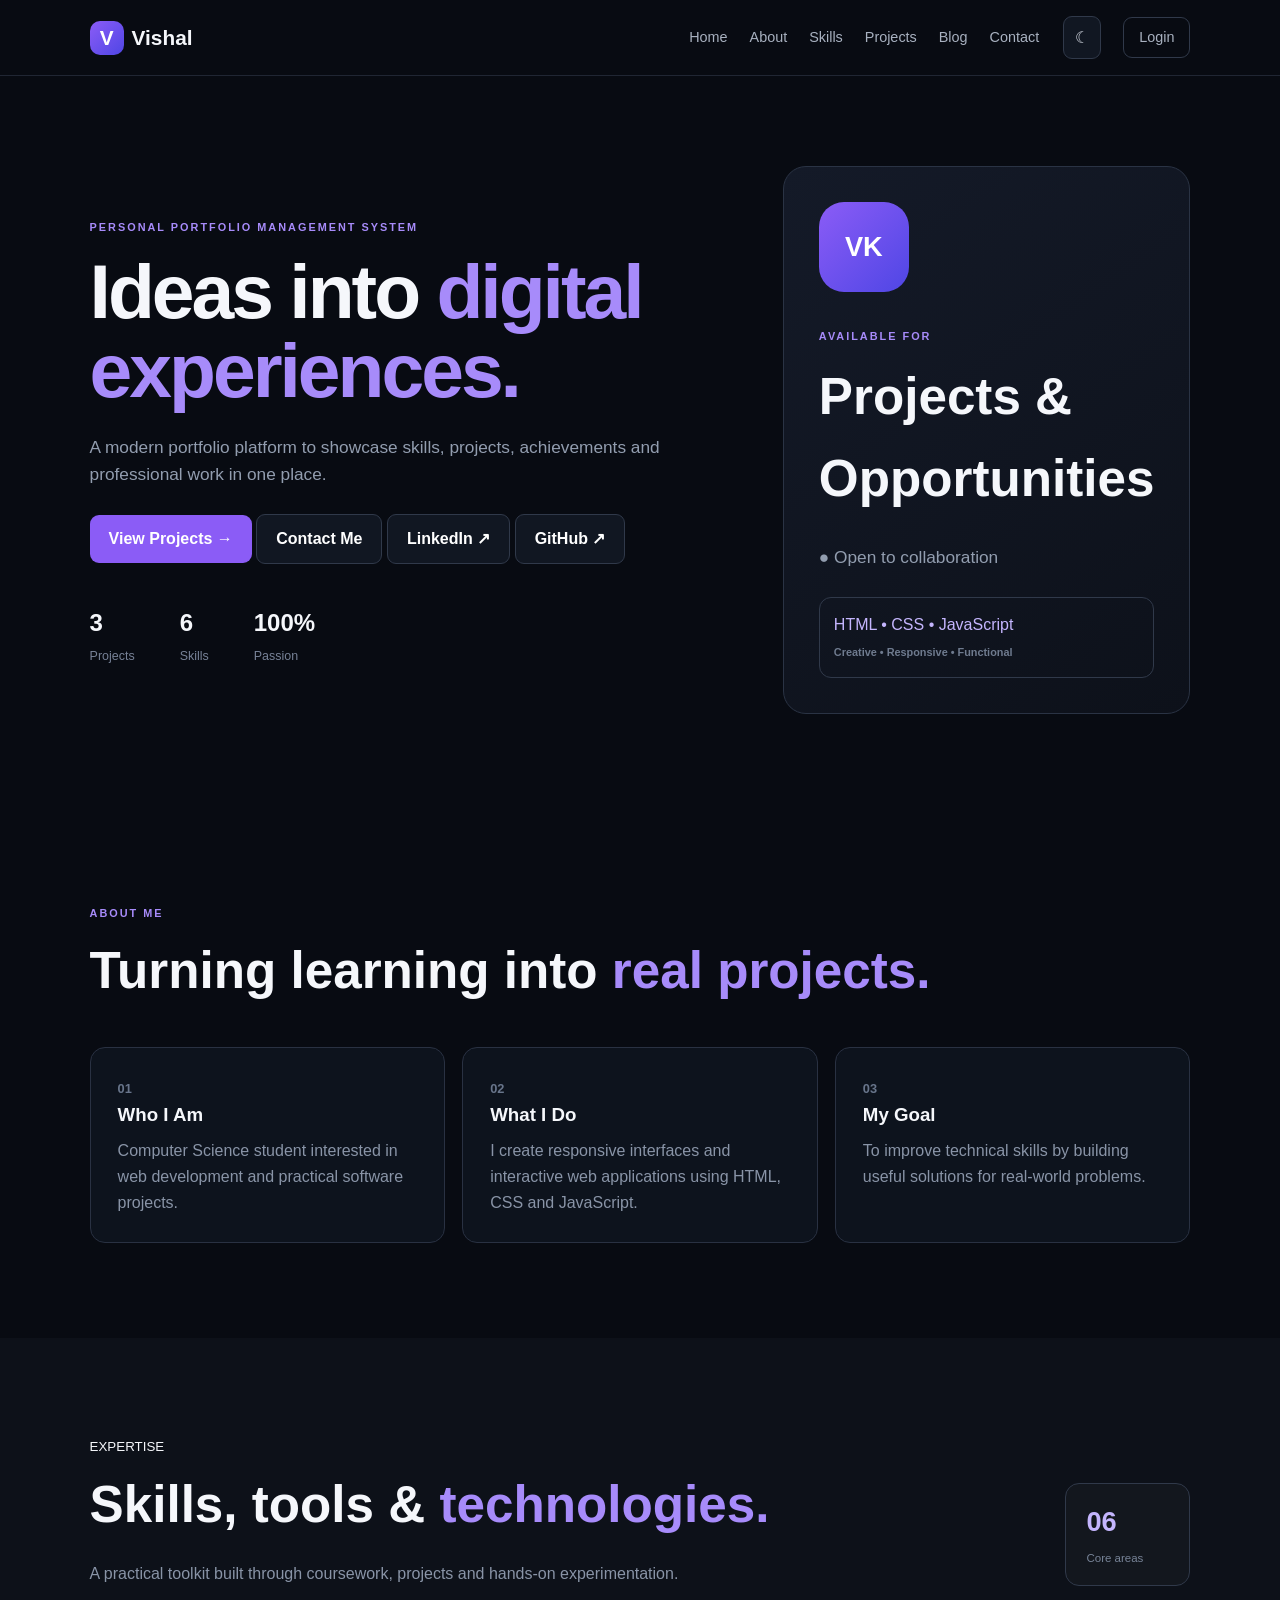
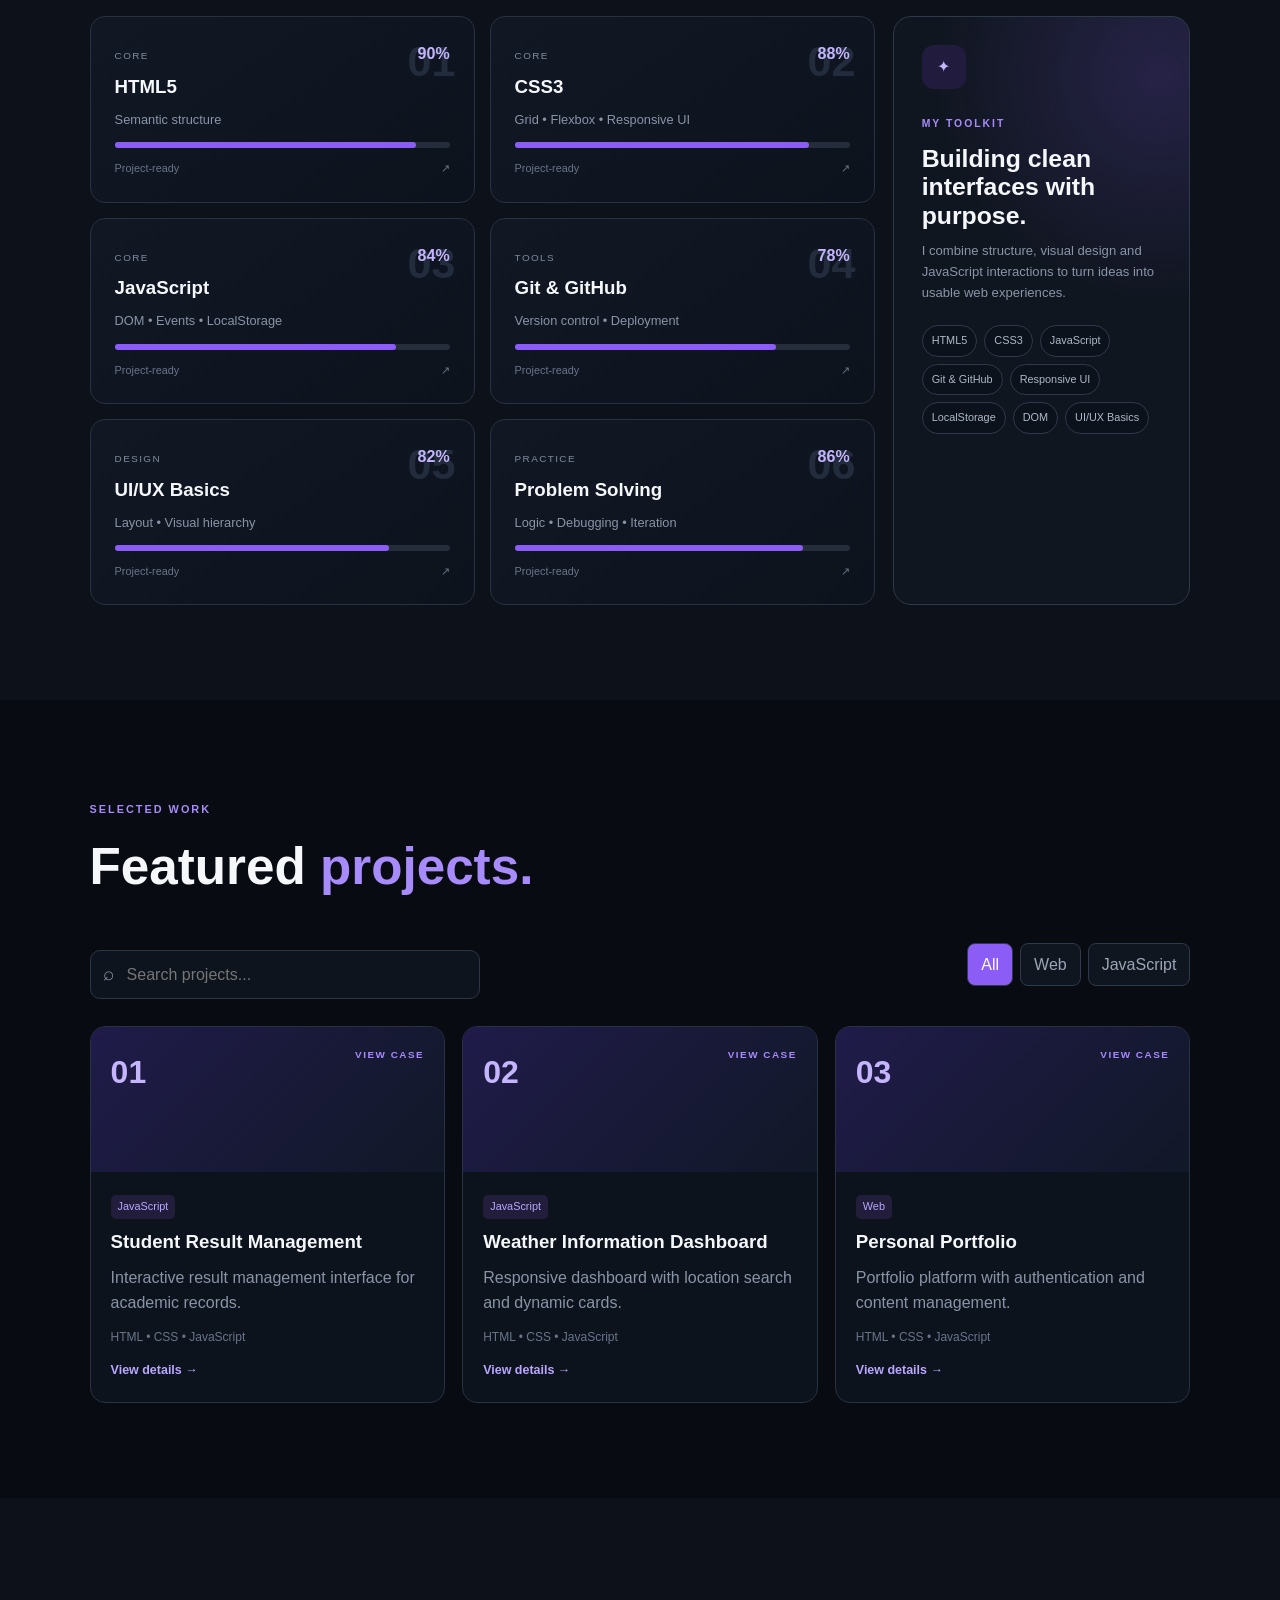
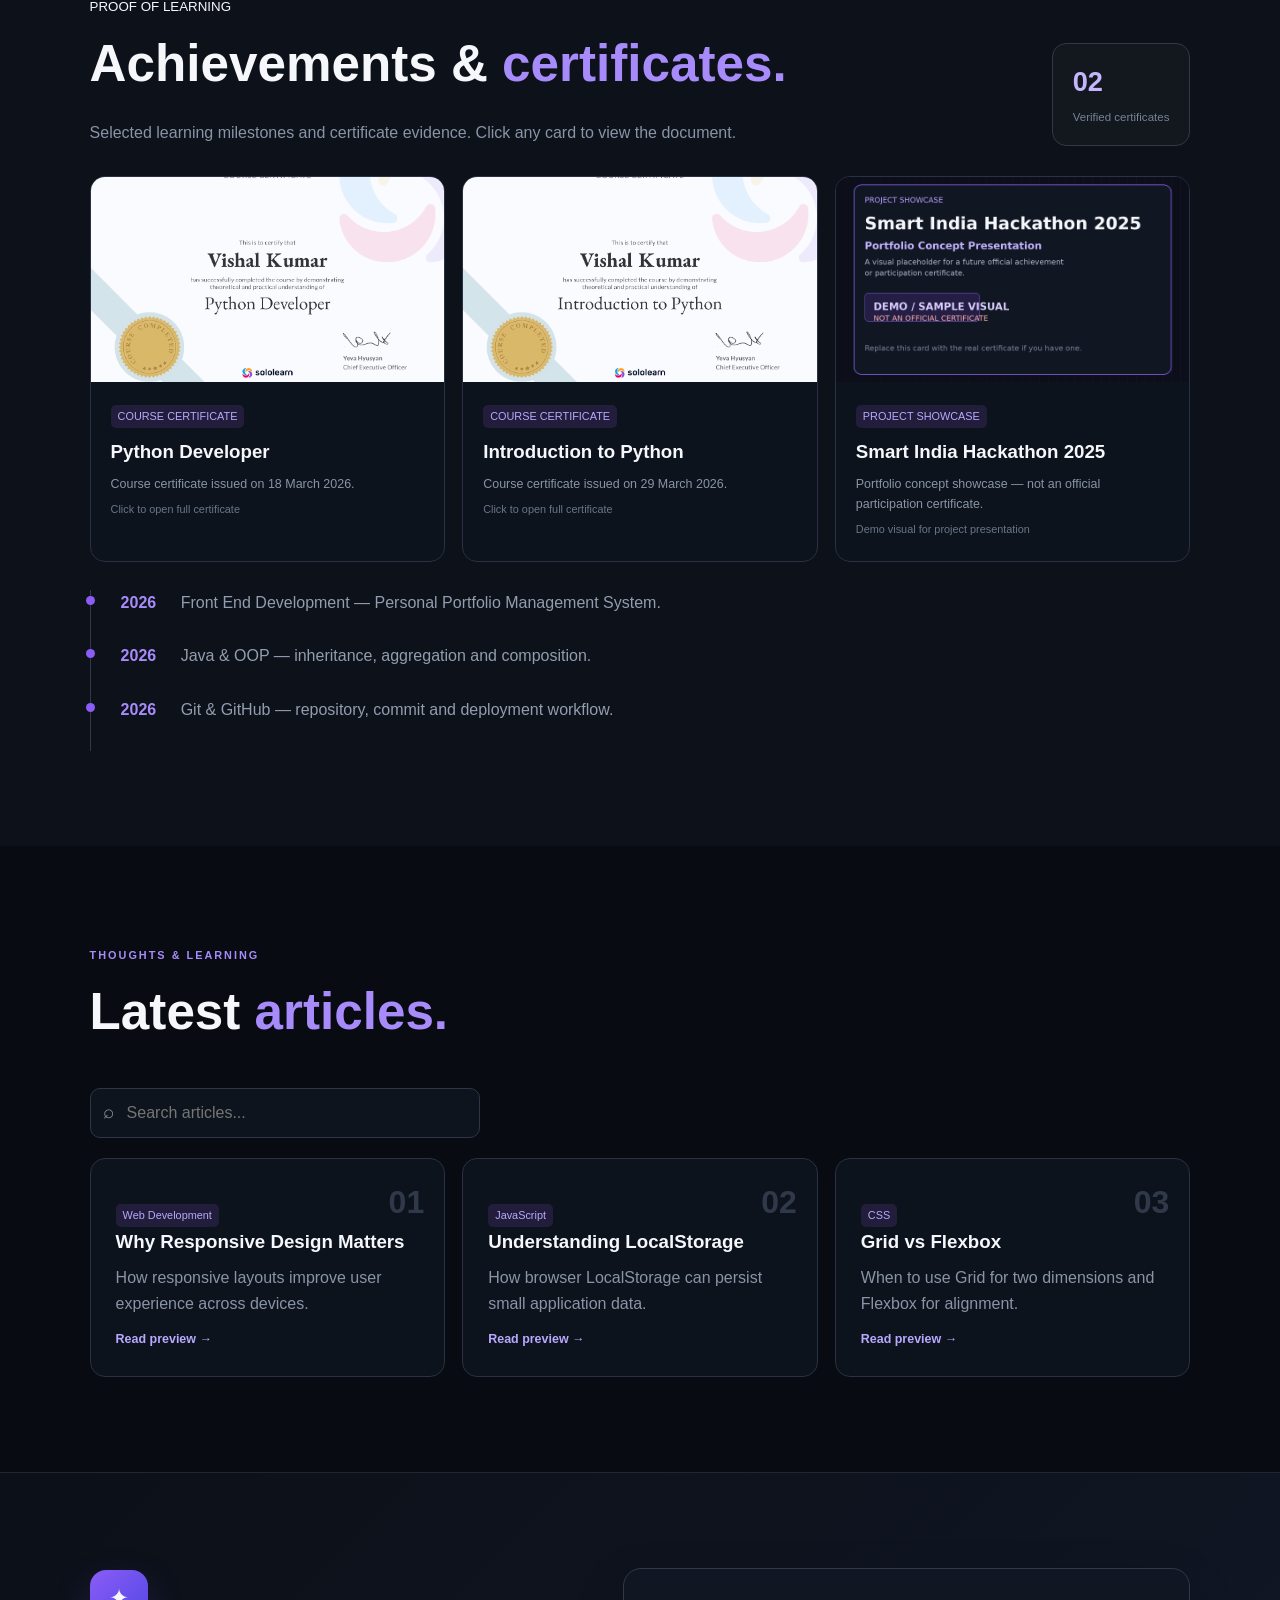
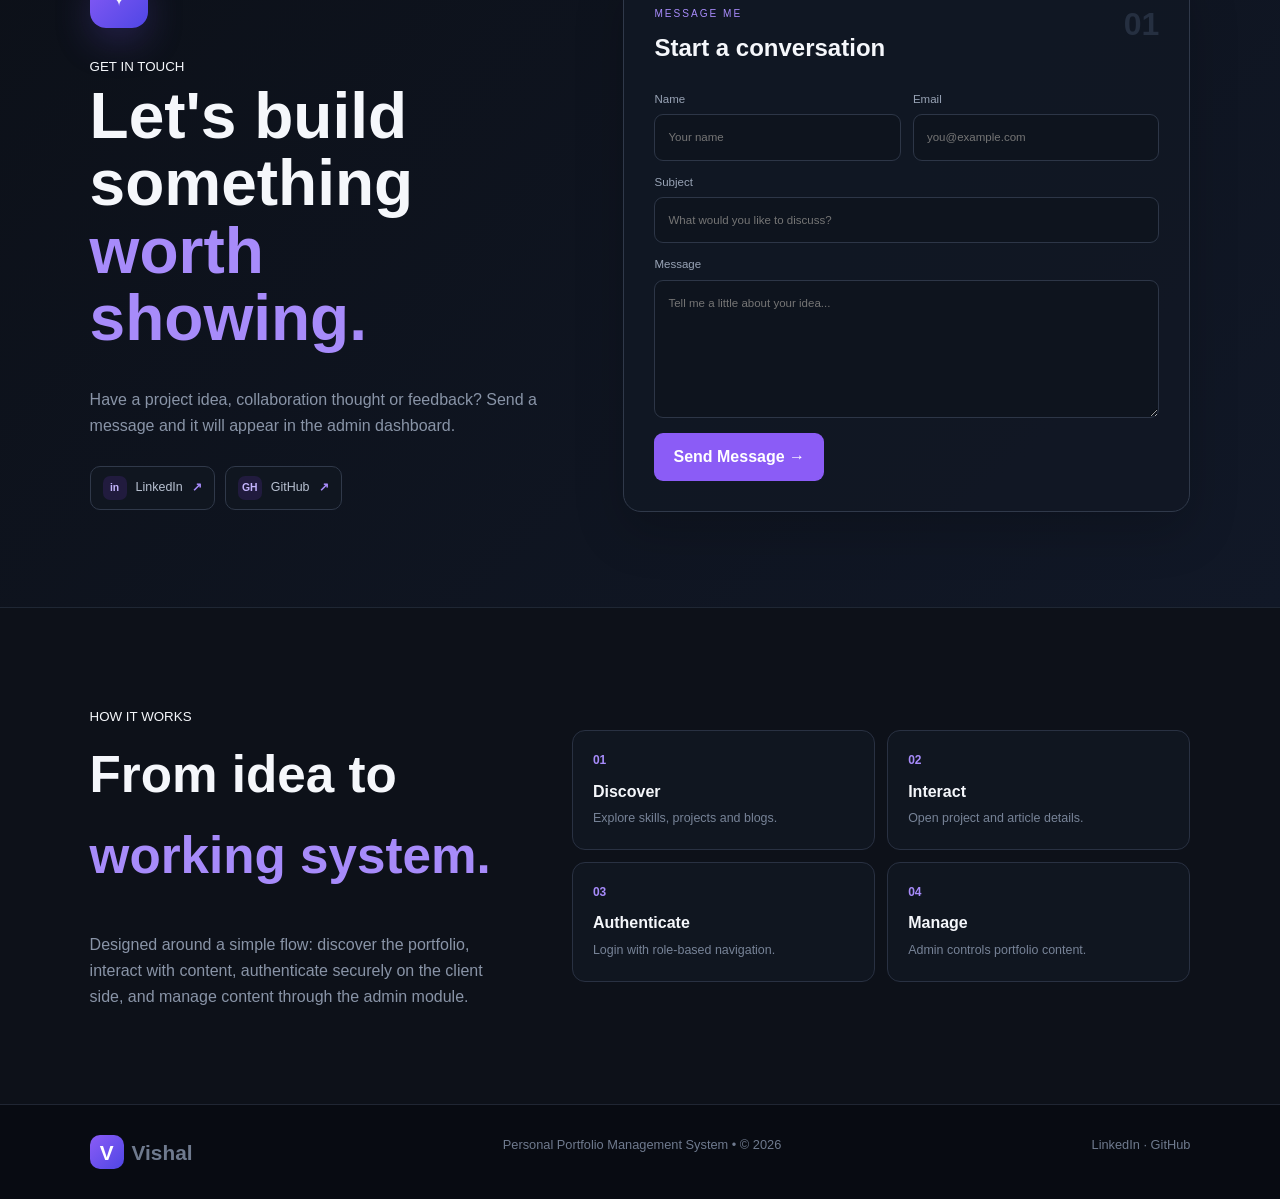
==== index.html @ ea75c09b "first commit" ====
<!doctype html><html lang="en"><head><meta charset="UTF-8"><meta name="viewport" content="width=device-width,initial-scale=1"><meta name="description" content="Personal Portfolio Management System"><title>Vishal | Portfolio</title><link rel="stylesheet" href="css/style.css"></head><body>
<div class="scroll-progress" id="scrollProgress"></div><header><a class="brand" href="index.html"><b>V</b> Vishal</a><button id="menu">☰</button><nav id="nav"><a href="#home">Home</a><a href="#about">About</a><a href="#skills">Skills</a><a href="#projects">Projects</a><a href="#blog">Blog</a><a href="#contact">Contact</a><button class="theme-toggle" id="themeToggle" type="button" aria-label="Toggle theme">☾</button><a class="login" href="login.html">Login</a></nav></header>
<main><section id="home" class="hero"><div><small>PERSONAL PORTFOLIO MANAGEMENT SYSTEM</small><h1>Ideas into <em>digital experiences.</em></h1><p>A modern portfolio platform to showcase skills, projects, achievements and professional work in one place.</p><a class="btn" href="#projects">View Projects →</a> <a class="btn ghost" href="#contact">Contact Me</a> <a class="btn ghost" href="https://www.linkedin.com/in/vishal-kumar-35aa56414/" target="_blank" rel="noopener">LinkedIn ↗</a> <a class="btn ghost" href="https://github.com/vishalsingh99547-design" target="_blank" rel="noopener">GitHub ↗</a><div class="stats"><div><b id="pc">0</b><span>Projects</span></div><div><b>6</b><span>Skills</span></div><div><b>100%</b><span>Passion</span></div></div></div><div class="hero-card"><div class="avatar">VK</div><small>AVAILABLE FOR</small><h2>Projects & Opportunities</h2><p>● Open to collaboration</p><div class="code">HTML • CSS • JavaScript<br><small>Creative • Responsive • Functional</small></div></div></section>
<section id="about"><small>ABOUT ME</small><h2>Turning learning into <em>real projects.</em></h2><div class="grid three"><article><b>01</b><h3>Who I Am</h3><p>Computer Science student interested in web development and practical software projects.</p></article><article><b>02</b><h3>What I Do</h3><p>I create responsive interfaces and interactive web applications using HTML, CSS and JavaScript.</p></article><article><b>03</b><h3>My Goal</h3><p>To improve technical skills by building useful solutions for real-world problems.</p></article></div></section>
<section id="skills" class="dark skills-section"><div class="section-heading-row"><div><small>EXPERTISE</small><h2>Skills, tools & <em>technologies.</em></h2><p class="section-lead">A practical toolkit built through coursework, projects and hands-on experimentation.</p></div><div class="skill-summary"><strong>06</strong><span>Core areas</span></div></div><div class="skill-showcase"><div class="skill-groups" id="skillsGrid"></div><aside class="toolkit-card"><span class="toolkit-icon">✦</span><small>MY TOOLKIT</small><h3>Building clean interfaces with purpose.</h3><p>I combine structure, visual design and JavaScript interactions to turn ideas into usable web experiences.</p><div class="tech-cloud"><span>HTML5</span><span>CSS3</span><span>JavaScript</span><span>Git & GitHub</span><span>Responsive UI</span><span>LocalStorage</span><span>DOM</span><span>UI/UX Basics</span></div></aside></div></section>
<section id="projects"><small>SELECTED WORK</small><h2>Featured <em>projects.</em></h2><div class="project-tools"><div class="searchbox"><span>⌕</span><input id="projectSearch" type="search" placeholder="Search projects..."></div><div class="filters"><button data-f="All" class="active">All</button><button data-f="Web">Web</button><button data-f="JavaScript">JavaScript</button></div></div><div id="projectsGrid" class="grid three"></div></section>
<section id="achievements" class="dark achievements-section"><div class="section-heading-row"><div><small>PROOF OF LEARNING</small><h2>Achievements & <em>certificates.</em></h2><p class="section-lead">Selected learning milestones and certificate evidence. Click any card to view the document.</p></div><div class="achievement-count"><strong>02</strong><span>Verified certificates</span></div></div><div class="certificate-grid" id="certificateGrid"><article class="certificate-card" data-certificate="images/python-developer.png" data-title="Python Developer — Course Certificate"><div class="certificate-thumb"><img src="images/python-developer.png" alt="Python Developer course certificate"><span>VIEW CERTIFICATE ↗</span></div><div class="certificate-info"><span class="tag">COURSE CERTIFICATE</span><h3>Python Developer</h3><p>Course certificate issued on 18 March 2026.</p><small>Click to open full certificate</small></div></article><article class="certificate-card" data-certificate="images/intro-python.png" data-title="Introduction to Python — Course Certificate"><div class="certificate-thumb"><img src="images/intro-python.png" alt="Introduction to Python course certificate"><span>VIEW CERTIFICATE ↗</span></div><div class="certificate-info"><span class="tag">COURSE CERTIFICATE</span><h3>Introduction to Python</h3><p>Course certificate issued on 29 March 2026.</p><small>Click to open full certificate</small></div></article><article class="certificate-card concept-card" data-certificate="images/sih-2025-demo.png" data-title="Smart India Hackathon 2025 — Project Concept Showcase"><div class="certificate-thumb"><img src="images/sih-2025-demo.png" alt="Smart India Hackathon 2025 project concept showcase marked as demo"><span>VIEW SHOWCASE ↗</span></div><div class="certificate-info"><span class="tag">PROJECT SHOWCASE</span><h3>Smart India Hackathon 2025</h3><p>Portfolio concept showcase — not an official participation certificate.</p><small>Demo visual for project presentation</small></div></article></div><div class="timeline compact-timeline"><p><b>2026</b> Front End Development — Personal Portfolio Management System.</p><p><b>2026</b> Java & OOP — inheritance, aggregation and composition.</p><p><b>2026</b> Git & GitHub — repository, commit and deployment workflow.</p></div></section>
<section id="blog"><small>THOUGHTS & LEARNING</small><h2>Latest <em>articles.</em></h2><div class="blog-tools"><div class="searchbox"><span>⌕</span><input id="blogSearch" type="search" placeholder="Search articles..."></div></div><div id="blogGrid" class="grid three"></div></section>
<section id="contact" class="contact contact-modern"><div class="contact-copy"><span class="contact-orb">✦</span><small>GET IN TOUCH</small><h2>Let's build something <em>worth showing.</em></h2><p>Have a project idea, collaboration thought or feedback? Send a message and it will appear in the admin dashboard.</p><div class="contact-links"><a href="https://www.linkedin.com/in/vishal-kumar-35aa56414/" target="_blank" rel="noopener"><span>in</span> LinkedIn <b>↗</b></a><a href="https://github.com/vishalsingh99547-design" target="_blank" rel="noopener"><span>GH</span> GitHub <b>↗</b></a></div></div><form id="contactForm" class="contact-card"><div class="form-title"><div><small>MESSAGE ME</small><h3>Start a conversation</h3></div><span>01</span></div><div class="form-row"><label>Name<input id="cn" required placeholder="Your name"></label><label>Email<input id="ce" type="email" required placeholder="you@example.com"></label></div><label>Subject<input id="cs" required placeholder="What would you like to discuss?"></label><label>Message<textarea id="cm" rows="6" required placeholder="Tell me a little about your idea..."></textarea></label><div class="form-footer"><button class="btn" type="submit">Send Message <span>→</span></button><p id="status"></p></div></form></section><section class="workflow"><div><small>HOW IT WORKS</small><h2>From idea to <em>working system.</em></h2><p>Designed around a simple flow: discover the portfolio, interact with content, authenticate securely on the client side, and manage content through the admin module.</p></div><div class="flow-grid"><div><b>01</b><strong>Discover</strong><span>Explore skills, projects and blogs.</span></div><div><b>02</b><strong>Interact</strong><span>Open project and article details.</span></div><div><b>03</b><strong>Authenticate</strong><span>Login with role-based navigation.</span></div><div><b>04</b><strong>Manage</strong><span>Admin controls portfolio content.</span></div></div></section></main>
<footer><a class="brand"><b>V</b> Vishal</a><span>Personal Portfolio Management System • © 2026</span><button id="backTop" class="backtop" type="button" aria-label="Back to top">↑</button><span><a href="https://www.linkedin.com/in/vishal-kumar-35aa56414/" target="_blank" rel="noopener">LinkedIn</a> · <a href="https://github.com/vishalsingh99547-design" target="_blank" rel="noopener">GitHub</a></span></footer><script src="js/main.js"></script></body></html>
---- css/style.css ----
*{box-sizing:border-box;margin:0;padding:0}html{scroll-behavior:smooth}body{font-family:Segoe UI,Arial,sans-serif;background:#080b12;color:#f5f7fb;line-height:1.6}a{text-decoration:none;color:inherit}button,input,textarea,select{font:inherit}header{height:76px;padding:0 7%;display:flex;align-items:center;justify-content:space-between;border-bottom:1px solid #202633;background:#090c13ee;position:sticky;top:0;z-index:10}.brand{font-weight:800;font-size:1.3rem;display:flex;align-items:center;gap:8px}.brand b,.avatar{display:grid;place-items:center;background:linear-gradient(135deg,#8b5cf6,#4f46e5);color:white}.brand b{width:34px;height:34px;border-radius:10px}.brand span{color:#a78bfa}nav{display:flex;gap:22px;align-items:center}nav a{color:#a8b1c0;font-size:.9rem}nav a:hover{color:#fff}.login{border:1px solid #30394a;padding:8px 15px;border-radius:9px}#menu{display:none;background:none;border:0;color:#fff;font-size:23px}.hero{min-height:650px;display:grid;grid-template-columns:1.3fr .7fr;gap:70px;align-items:center;padding:90px 7%}.hero small,section>small,.dash small{color:#a78bfa;letter-spacing:2px;font-weight:800;font-size:.68rem}.hero h1{font-size:clamp(3rem,6vw,5.7rem);line-height:1.02;letter-spacing:-3px;margin:14px 0}.hero em,h2 em{color:#a78bfa;font-style:normal}.hero>div>p{color:#929daf;max-width:650px;font-size:1.08rem;margin:25px 0}.btn{display:inline-block;background:#8b5cf6;color:#fff;border:0;border-radius:9px;padding:11px 19px;font-weight:700;cursor:pointer}.ghost{background:#111722;border:1px solid #30394a}.stats{display:flex;gap:45px;margin-top:40px}.stats b{display:block;font-size:1.5rem}.stats span{color:#778297;font-size:.78rem}.hero-card{background:linear-gradient(145deg,#141a28,#0d111a);border:1px solid #2a3344;border-radius:23px;padding:35px}.avatar{width:90px;height:90px;border-radius:25px;font-size:1.7rem;font-weight:800;margin-bottom:30px}.hero-card h2{margin:8px 0}.hero-card p{color:#8792a5}.code{margin-top:25px;border:1px solid #30394a;border-radius:12px;padding:14px;color:#c4b5fd}.code small{letter-spacing:0;color:#6f7b8f}section{padding:95px 7%;max-width:1450px;margin:auto}section h2{font-size:clamp(2rem,4vw,3.2rem);margin:5px 0 35px}.dark{background:#0d1119;max-width:none}.grid{display:grid;gap:17px}.three{grid-template-columns:repeat(3,1fr)}.two{grid-template-columns:repeat(2,1fr)}article{border:1px solid #293142;background:#0d131d;border-radius:15px;padding:27px}article>b{color:#68758b;font-size:.8rem}article p{color:#8994a7;margin-top:8px}.skilltop{display:flex;justify-content:space-between}.bar{height:6px;background:#252d3b;border-radius:10px;margin:12px 0}.bar i{display:block;height:100%;background:#8b5cf6;border-radius:10px}.filters{display:flex;gap:7px;margin-bottom:20px}.filters button{border:1px solid #30394a;background:#101620;color:#9ca6b7;padding:8px 13px;border-radius:8px}.filters .active{background:#8b5cf6;color:#fff}.project-card{padding:0;overflow:hidden}.project-card .pic{height:145px;background:linear-gradient(135deg,#201b4a,#111827);padding:20px;font-size:2rem;font-weight:900;color:#c4b5fd}.project-card .body{padding:20px}.tag{display:inline-block;background:#211d3b;color:#b9a8ff;padding:3px 7px;border-radius:5px;font-size:.68rem}.project-card h3{margin:8px 0}.tech{color:#69758a;font-size:.75rem;margin-top:12px}.timeline{border-left:1px solid #30394a;max-width:800px}.timeline p{padding:0 0 28px 30px;color:#929daf;position:relative}.timeline p:before{content:"";position:absolute;left:-5px;top:6px;width:9px;height:9px;border-radius:50%;background:#8b5cf6}.timeline b{color:#a78bfa;margin-right:20px}.contact{display:grid;grid-template-columns:.8fr 1.2fr;gap:80px}.contact h2{font-size:4rem;line-height:1.05}.contact p{color:#8994a7}.contact form{display:grid;gap:12px}.contact input,.contact textarea,.manage input,.manage textarea,.manage select{width:100%;padding:13px;background:#0e141e;color:#fff;border:1px solid #2d3647;border-radius:9px;outline:0}.contact input:focus,.contact textarea:focus{border-color:#8b5cf6}.contact form p{color:#7fe0a5}footer{padding:30px 7%;border-top:1px solid #202633;display:flex;justify-content:space-between;color:#6f7a8e;font-size:.8rem}.empty{color:#707b8e;padding:15px}.item{display:grid;grid-template-columns:1fr auto;gap:10px;align-items:center;border:1px solid #293142;padding:14px;border-radius:10px;margin:8px 0}.item p,.item span{display:block;color:#788397;font-size:.75rem}.actions{display:flex;gap:6px}.smallbtn{background:#141b27;border:1px solid #30394a;color:#cbd2dd;padding:6px 9px;border-radius:7px}.delete{color:#ff9c9c}@media(max-width:900px){nav{display:none}#menu{display:block}.hero{grid-template-columns:1fr}.three{grid-template-columns:1fr 1fr}.contact{grid-template-columns:1fr}.two{grid-template-columns:1fr}}@media(max-width:600px){section{padding:70px 5%}.hero{padding:70px 5%}.three{grid-template-columns:1fr}.hero h1{letter-spacing:-1px}.contact h2{font-size:3rem}.stats{gap:22px}footer{flex-direction:column;gap:10px}}
/* Project and blog details modal */
.project-card, #blogGrid article { cursor: pointer; }
.detail-modal { position: fixed; inset: 0; background: rgba(0,0,0,.72); display: none; align-items: center; justify-content: center; padding: 20px; z-index: 9999; }
.detail-modal.show { display: flex; }
.detail-box { width: min(620px, 100%); max-height: 85vh; overflow-y: auto; background: #101722; border: 1px solid #293142; border-radius: 18px; padding: 28px; position: relative; box-shadow: 0 20px 60px rgba(0,0,0,.45); }
.detail-close { position: absolute; top: 12px; right: 16px; border: 0; background: transparent; color: #fff; font-size: 28px; cursor: pointer; }
.detail-box .tag { display: inline-block; margin-bottom: 12px; }
.detail-box h2 { margin: 0 40px 12px 0; }
.detail-box p { line-height: 1.7; color: #b8c1d1; }
.detail-tech { margin-top: 18px; font-weight: 600; }

/* High-quality prototype enhancements */
.scroll-progress{position:fixed;top:0;left:0;height:3px;width:0;background:linear-gradient(90deg,#8b5cf6,#c4b5fd);z-index:10000;transition:width .08s linear}
.theme-toggle{border:1px solid #30394a;background:#111722;color:#d7dce6;border-radius:9px;padding:8px 11px;cursor:pointer;margin-left:2px}.theme-toggle:hover{border-color:#8b5cf6;color:#fff}
.project-tools,.blog-tools{display:flex;justify-content:space-between;gap:15px;align-items:center;margin-bottom:20px}.searchbox{display:flex;align-items:center;gap:9px;width:min(390px,100%);background:#0e141e;border:1px solid #2d3647;border-radius:10px;padding:0 12px}.searchbox span{color:#8b95a7;font-size:1.2rem}.searchbox input{border:0!important;background:transparent!important;padding:11px 4px!important;margin:0!important}.searchbox input:focus{border:0!important}.project-card,.blog-card{transition:transform .22s ease,border-color .22s ease,box-shadow .22s ease}.project-card:hover,.blog-card:hover{transform:translateY(-6px);border-color:#7655db;box-shadow:0 15px 35px rgba(0,0,0,.25)}.project-card .pic{display:flex;justify-content:space-between;align-items:flex-start}.project-card .pic small{font-size:.62rem;letter-spacing:1.5px;color:#a78bfa}.open-link{display:inline-block;margin-top:14px;color:#b9a8ff;font-size:.78rem;font-weight:700}.blog-card{padding:25px;position:relative;min-height:215px}.blog-number{position:absolute;right:20px;top:18px;color:#30394a;font-size:2rem;font-weight:900}.blog-card .tag{margin-top:20px}.empty-state{grid-column:1/-1;border:1px dashed #30394a;border-radius:14px;padding:30px;text-align:center;display:grid;gap:6px;color:#aab3c2}.empty-state span{color:#707b8e;font-size:.82rem}.workflow{max-width:none;background:#0d1119;display:grid;grid-template-columns:.8fr 1.2fr;gap:70px;align-items:center}.workflow>div>p{color:#8994a7;max-width:650px}.flow-grid{display:grid;grid-template-columns:1fr 1fr;gap:12px}.flow-grid>div{border:1px solid #293142;background:#101620;border-radius:13px;padding:20px}.flow-grid b{display:block;color:#a78bfa;font-size:.75rem}.flow-grid strong{display:block;margin-top:8px}.flow-grid span{display:block;color:#778397;font-size:.78rem;margin-top:5px}.backtop{position:fixed;right:24px;bottom:24px;width:42px;height:42px;border:1px solid #30394a;background:#111722;color:#fff;border-radius:50%;cursor:pointer;opacity:0;pointer-events:none;transform:translateY(10px);transition:.2s;z-index:20}.backtop.show{opacity:1;pointer-events:auto;transform:translateY(0)}.toast{position:fixed;right:22px;bottom:22px;background:#121a25;color:#fff;border:1px solid #334056;border-radius:10px;padding:12px 16px;z-index:10001;transform:translateY(20px);opacity:0;pointer-events:none;transition:.25s;box-shadow:0 12px 30px rgba(0,0,0,.3)}.toast.show{opacity:1;transform:translateY(0)}.toast.success{border-color:#3d7758}.toast.info{border-color:#6652a4}.modal-kicker{display:block;color:#a78bfa;letter-spacing:2px;font-weight:800;font-size:.65rem;margin-bottom:12px}.modal-note{margin-top:20px;padding-top:15px;border-top:1px solid #293142;color:#68758a;font-size:.75rem}.detail-tech{padding:12px;border:1px solid #293142;border-radius:9px;color:#c4b5fd}.light-mode{background:#f4f6fb;color:#18202c}.light-mode header{background:rgba(255,255,255,.94);border-color:#dfe4ed}.light-mode nav a{color:#5f6b7d}.light-mode nav a:hover{color:#111827}.light-mode .theme-toggle,.light-mode .ghost,.light-mode .login{background:#fff;color:#263043;border-color:#d7dce5}.light-mode .hero>div>p,.light-mode article p,.light-mode .contact p{color:#667085}.light-mode article,.light-mode .hero-card,.light-mode .searchbox,.light-mode .flow-grid>div{background:#fff;border-color:#dfe4ed}.light-mode .project-card:hover,.light-mode .blog-card:hover{box-shadow:0 15px 35px rgba(31,41,55,.12)}.light-mode .dark,.light-mode .workflow{background:#eef1f7}.light-mode .searchbox input{color:#111827}.light-mode .detail-box{background:#fff;border-color:#dfe4ed}.light-mode .detail-box p{color:#566174}.light-mode footer{border-color:#dfe4ed;color:#697586}
@media(max-width:900px){.workflow{grid-template-columns:1fr;gap:30px}.project-tools{align-items:stretch;flex-direction:column}.searchbox{width:100%}.theme-toggle{margin-left:0}}
@media(max-width:700px){header{position:sticky}.mobile-open{display:flex!important;position:absolute;right:5%;top:76px;padding:18px;gap:13px;background:#0d121b;border:1px solid #293142;border-radius:10px;flex-direction:column;align-items:stretch;min-width:180px}.flow-grid{grid-template-columns:1fr}.toast{left:16px;right:16px;bottom:16px;text-align:center}}

/* Certificate showcase */
.section-heading-row{display:flex;justify-content:space-between;align-items:end;gap:30px;margin-bottom:30px}.section-lead{max-width:680px;color:#8994a7;margin-top:-20px}.skill-summary,.achievement-count{min-width:125px;padding:16px 20px;border:1px solid #30394a;border-radius:14px;background:rgba(255,255,255,.025)}.skill-summary strong,.achievement-count strong{display:block;font-size:1.7rem;color:#c4b5fd}.skill-summary span,.achievement-count span{color:#778397;font-size:.72rem}.skill-showcase{display:grid;grid-template-columns:1.45fr .55fr;gap:18px}.skill-groups{display:grid;grid-template-columns:1fr 1fr;gap:15px}.skill-card{position:relative;overflow:hidden;padding:24px!important;background:linear-gradient(145deg,#111824,#0d131d)!important}.skill-number{position:absolute;right:18px;top:10px;color:#222c3c;font-size:2.7rem;font-weight:900}.skill-card-head{display:flex;justify-content:space-between;align-items:start;position:relative}.skill-card-head h3{margin-top:5px}.skill-card-head strong{color:#c4b5fd}.skill-category{font-size:.62rem;letter-spacing:1.4px;text-transform:uppercase;color:#7e8ba0}.skill-card p{font-size:.8rem!important}.skill-foot{display:flex;justify-content:space-between;color:#69758a;font-size:.68rem}.toolkit-card{border:1px solid #30394a;border-radius:18px;padding:28px;background:radial-gradient(circle at 90% 10%,rgba(139,92,246,.18),transparent 38%),#101620}.toolkit-icon{display:grid;place-items:center;width:44px;height:44px;border-radius:12px;background:#211b3e;color:#c4b5fd;margin-bottom:20px}.toolkit-card>small{color:#a78bfa;letter-spacing:2px;font-weight:800;font-size:.65rem}.toolkit-card h3{font-size:1.55rem;line-height:1.15;margin:10px 0}.toolkit-card p{color:#8994a7;font-size:.82rem}.tech-cloud{display:flex;flex-wrap:wrap;gap:7px;margin-top:22px}.tech-cloud span{border:1px solid #30394a;border-radius:999px;padding:6px 9px;color:#aeb8c8;font-size:.68rem;background:#0c121b}.certificate-grid{display:grid;grid-template-columns:repeat(3,1fr);gap:17px}.certificate-card{padding:0!important;overflow:hidden;cursor:pointer;transition:.25s;position:relative}.certificate-card:hover{transform:translateY(-6px);border-color:#7655db;box-shadow:0 18px 35px rgba(0,0,0,.28)}.certificate-thumb{height:205px;position:relative;background:#111722;overflow:hidden}.certificate-thumb img{width:100%;height:100%;object-fit:cover;transition:.3s}.certificate-card:hover .certificate-thumb img{transform:scale(1.04);filter:brightness(.62)}.certificate-thumb span{position:absolute;left:15px;bottom:15px;padding:8px 11px;border-radius:8px;background:rgba(10,13,20,.84);border:1px solid rgba(255,255,255,.15);color:#fff;font-size:.62rem;letter-spacing:1px;opacity:0;transform:translateY(8px);transition:.25s}.certificate-card:hover .certificate-thumb span{opacity:1;transform:translateY(0)}.certificate-info{padding:20px}.certificate-info h3{margin:9px 0 5px}.certificate-info p{color:#8994a7;font-size:.78rem}.certificate-info small{color:#69758a;font-size:.68rem}.concept-card .certificate-thumb img{object-fit:cover}.compact-timeline{margin-top:28px}.certificate-modal{position:fixed;inset:0;background:rgba(2,5,10,.88);display:none;align-items:center;justify-content:center;padding:25px;z-index:10020}.certificate-modal.show{display:flex}.certificate-viewer{width:min(1050px,100%);max-height:92vh;overflow:auto;background:#101620;border:1px solid #343e50;border-radius:18px;padding:20px;box-shadow:0 30px 90px rgba(0,0,0,.5);position:relative}.certificate-close{position:absolute;right:16px;top:12px;width:38px;height:38px;border:1px solid #384254;border-radius:50%;background:#141b27;color:#fff;font-size:24px;cursor:pointer;z-index:2}.certificate-viewer-head{display:flex;justify-content:space-between;align-items:center;padding:5px 50px 18px 5px}.certificate-viewer-head small{color:#a78bfa;letter-spacing:2px}.certificate-viewer-head h3{margin-top:3px}.certificate-viewer-head span{font-size:.68rem;color:#68758a}.certificate-image-wrap{background:#070a10;border-radius:12px;padding:10px;text-align:center}.certificate-image-wrap img{display:block;max-width:100%;max-height:72vh;margin:auto;border-radius:7px}.contact-modern{grid-template-columns:.9fr 1.1fr!important;align-items:center;gap:70px;background:linear-gradient(135deg,#0c1018,#111827);max-width:none;border-top:1px solid #1f2734;border-bottom:1px solid #1f2734}.contact-copy{position:relative}.contact-orb{display:grid;place-items:center;width:58px;height:58px;border-radius:16px;background:linear-gradient(135deg,#8b5cf6,#4f46e5);font-size:1.5rem;margin-bottom:25px;box-shadow:0 15px 35px rgba(99,72,200,.25)}.contact-copy h2{font-size:clamp(2.7rem,5vw,4.4rem)!important;max-width:700px}.contact-links{display:flex;gap:10px;margin-top:28px}.contact-links a{display:flex;align-items:center;gap:9px;border:1px solid #30394a;border-radius:10px;padding:9px 12px;color:#b8c1d1;font-size:.78rem;background:#101620;transition:.2s}.contact-links a:hover{border-color:#8b5cf6;transform:translateY(-2px)}.contact-links span{display:grid;place-items:center;width:24px;height:24px;border-radius:7px;background:#211b3e;color:#c4b5fd;font-size:.65rem;font-weight:800}.contact-links b{color:#a78bfa}.contact-card{padding:30px!important;border:1px solid #30394a!important;border-radius:18px!important;background:rgba(17,24,36,.9)!important;box-shadow:0 20px 50px rgba(0,0,0,.18)}.form-title{display:flex;justify-content:space-between;align-items:start;margin-bottom:10px}.form-title small{color:#a78bfa;letter-spacing:2px;font-size:.63rem}.form-title h3{font-size:1.5rem;margin-top:5px}.form-title>span{font-size:2rem;color:#252f40;font-weight:900}.contact-card label{display:grid;gap:6px;color:#98a3b5;font-size:.72rem}.contact-card input,.contact-card textarea{transition:.2s}.contact-card input:focus,.contact-card textarea:focus{border-color:#8b5cf6;box-shadow:0 0 0 3px rgba(139,92,246,.1)}.form-row{display:grid;grid-template-columns:1fr 1fr;gap:12px}.form-footer{display:flex;align-items:center;gap:15px;margin-top:3px}.form-footer p{font-size:.75rem}.login-btn{width:100%;display:flex;justify-content:center;gap:8px;align-items:center}.auth-visual em{color:#a78bfa;font-style:normal}.light-mode .skill-card,.light-mode .toolkit-card,.light-mode .contact-card{background:#fff!important;border-color:#dfe4ed}.light-mode .tech-cloud span{background:#f7f8fb;border-color:#dfe4ed;color:#586477}.light-mode .contact-modern{background:linear-gradient(135deg,#eef1f7,#f8f9fc);border-color:#dfe4ed}.light-mode .certificate-viewer{background:#fff;border-color:#dfe4ed}.light-mode .certificate-image-wrap{background:#eef1f7}.light-mode .certificate-info p,.light-mode .section-lead{color:#667085}
@media(max-width:1050px){.skill-showcase{grid-template-columns:1fr}.toolkit-card{display:none}.certificate-grid{grid-template-columns:1fr 1fr}.contact-modern{grid-template-columns:1fr!important}}
@media(max-width:750px){.section-heading-row{align-items:start;flex-direction:column}.skill-groups{grid-template-columns:1fr}.certificate-grid{grid-template-columns:1fr}.form-row{grid-template-columns:1fr}.form-footer{align-items:start;flex-direction:column}.certificate-viewer-head span{display:none}}
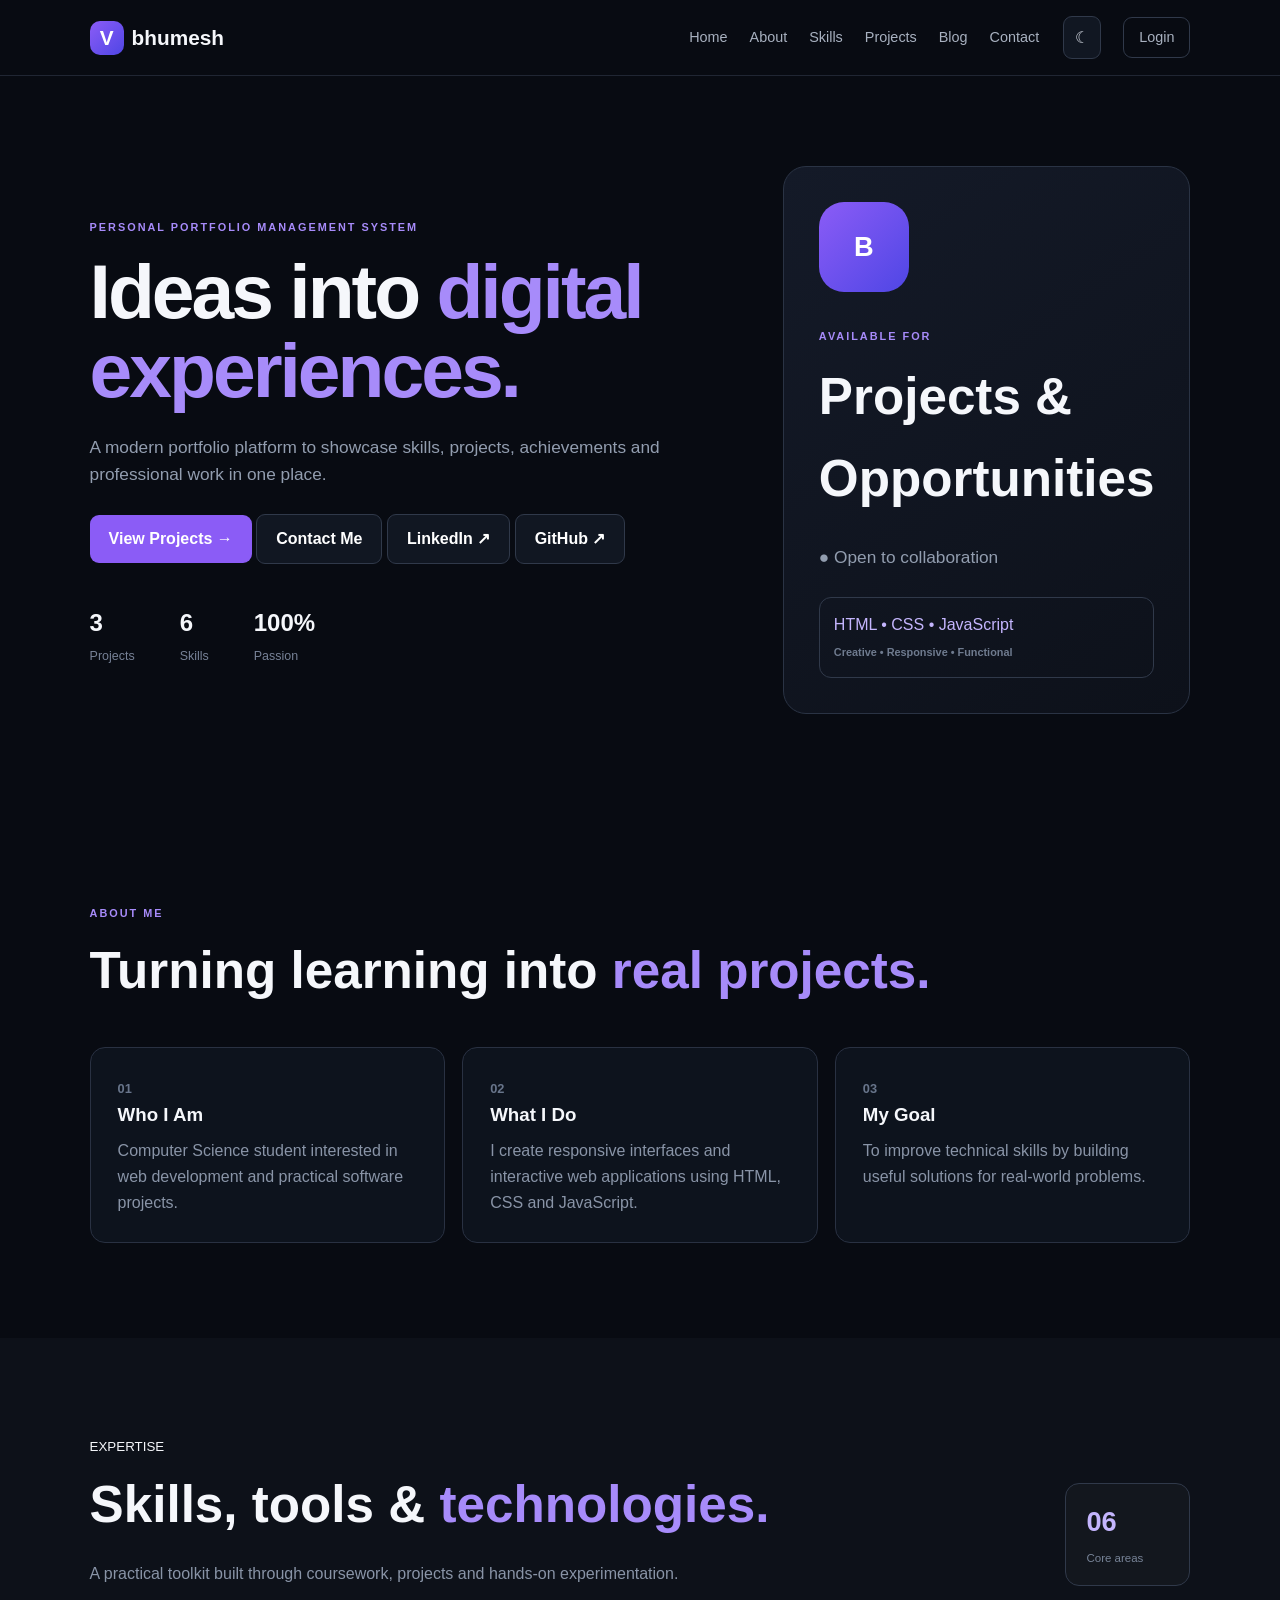
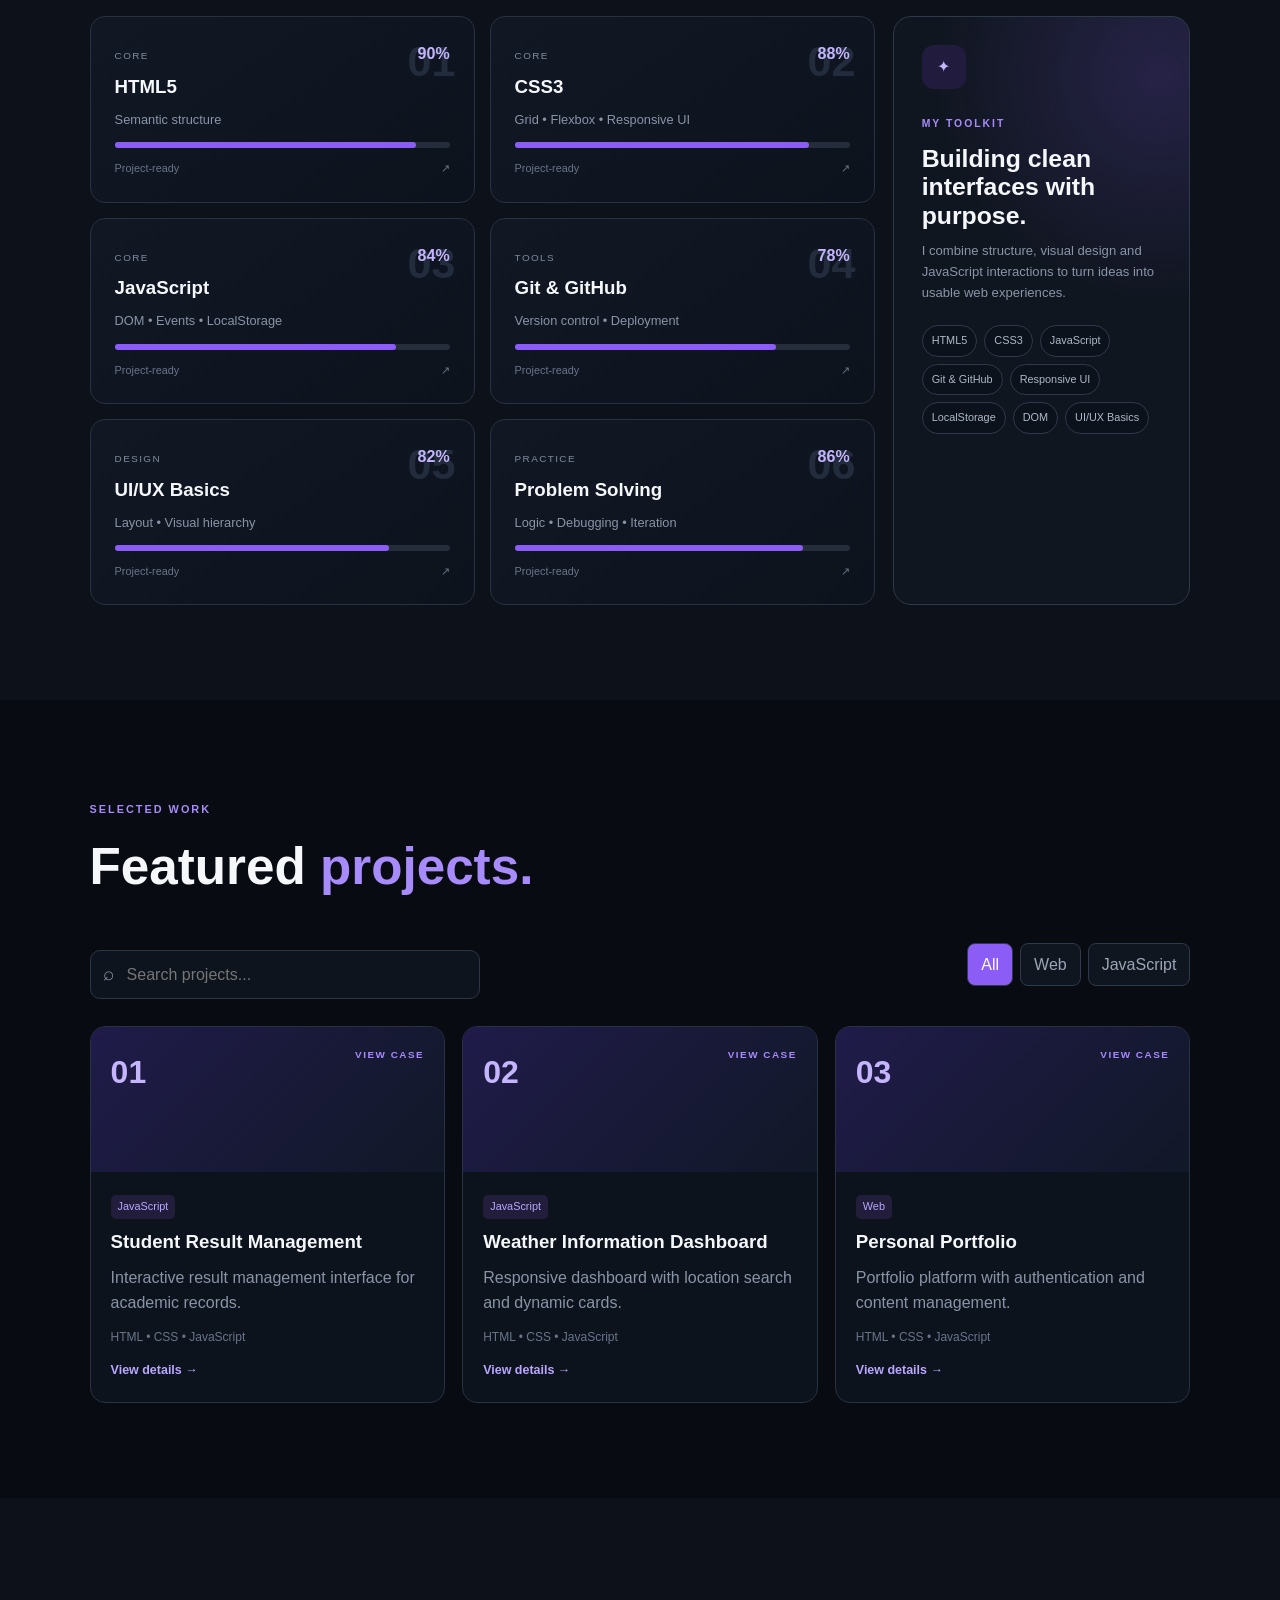
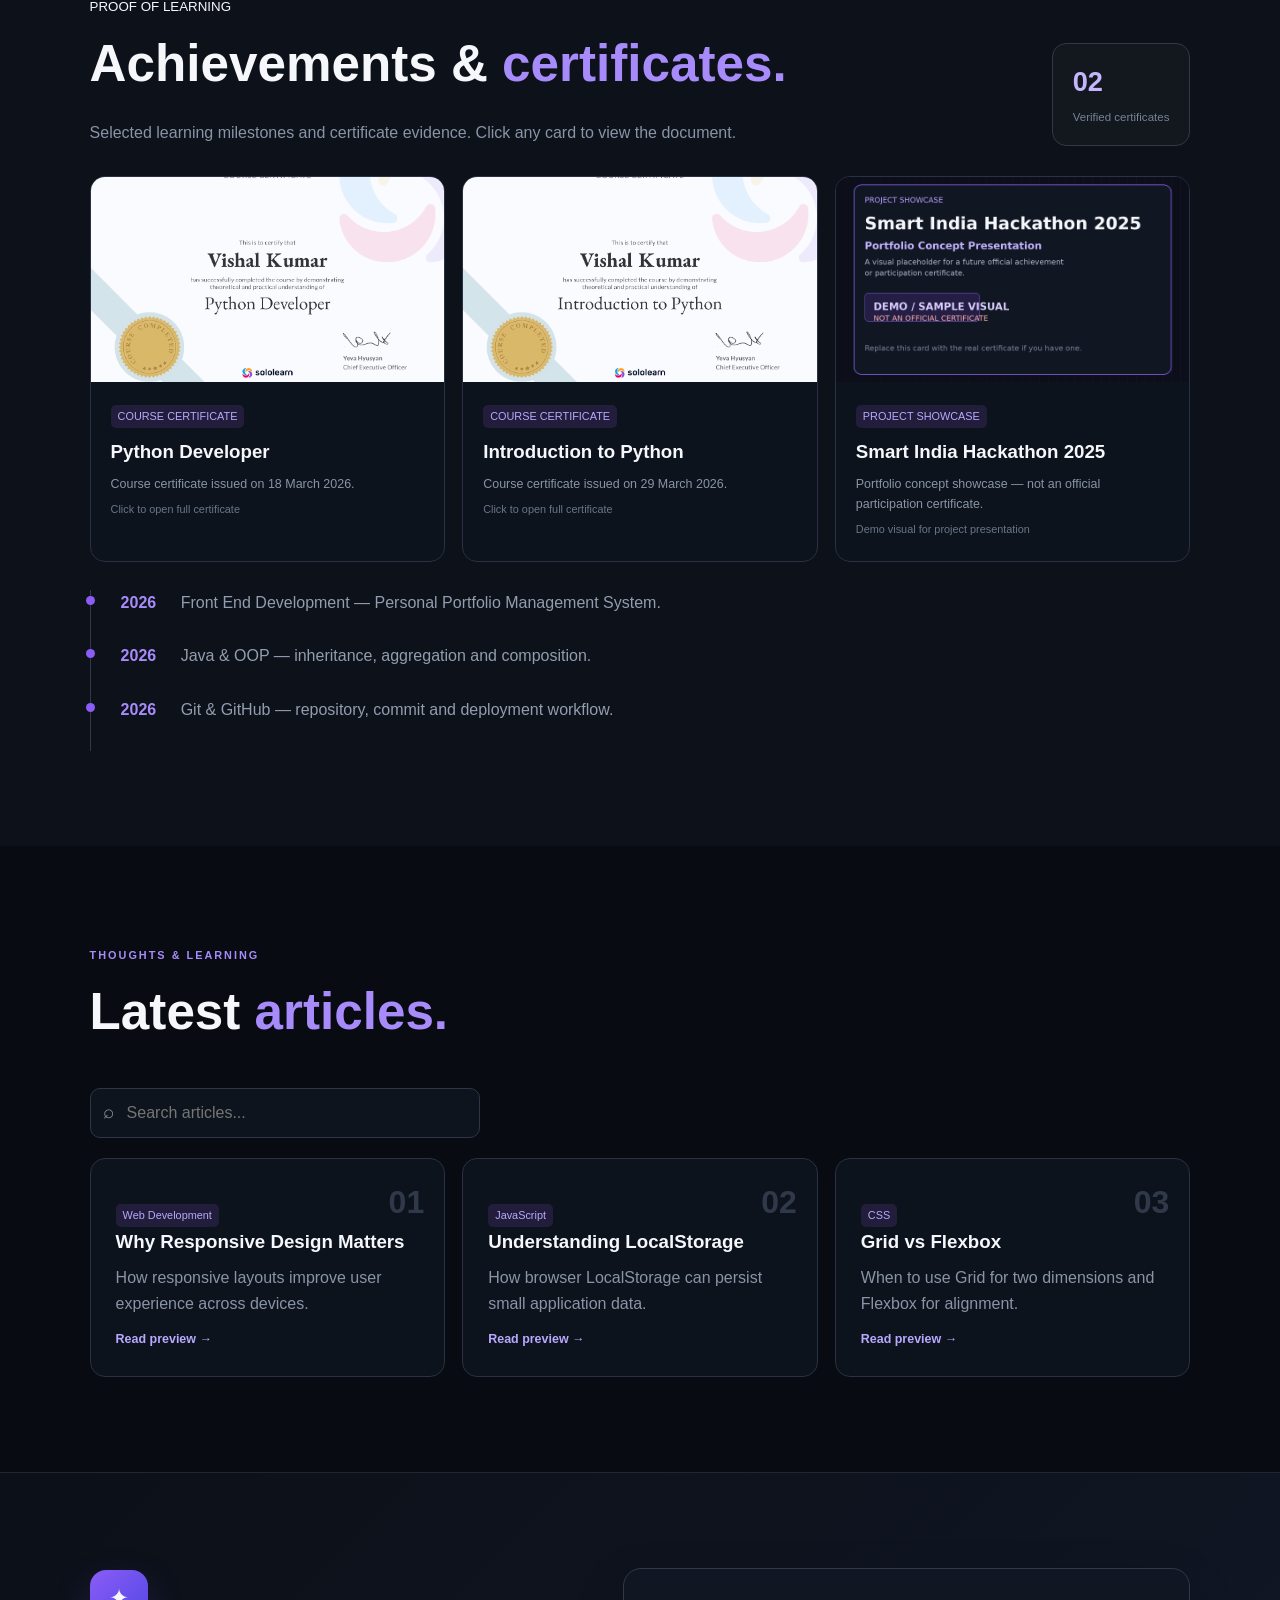
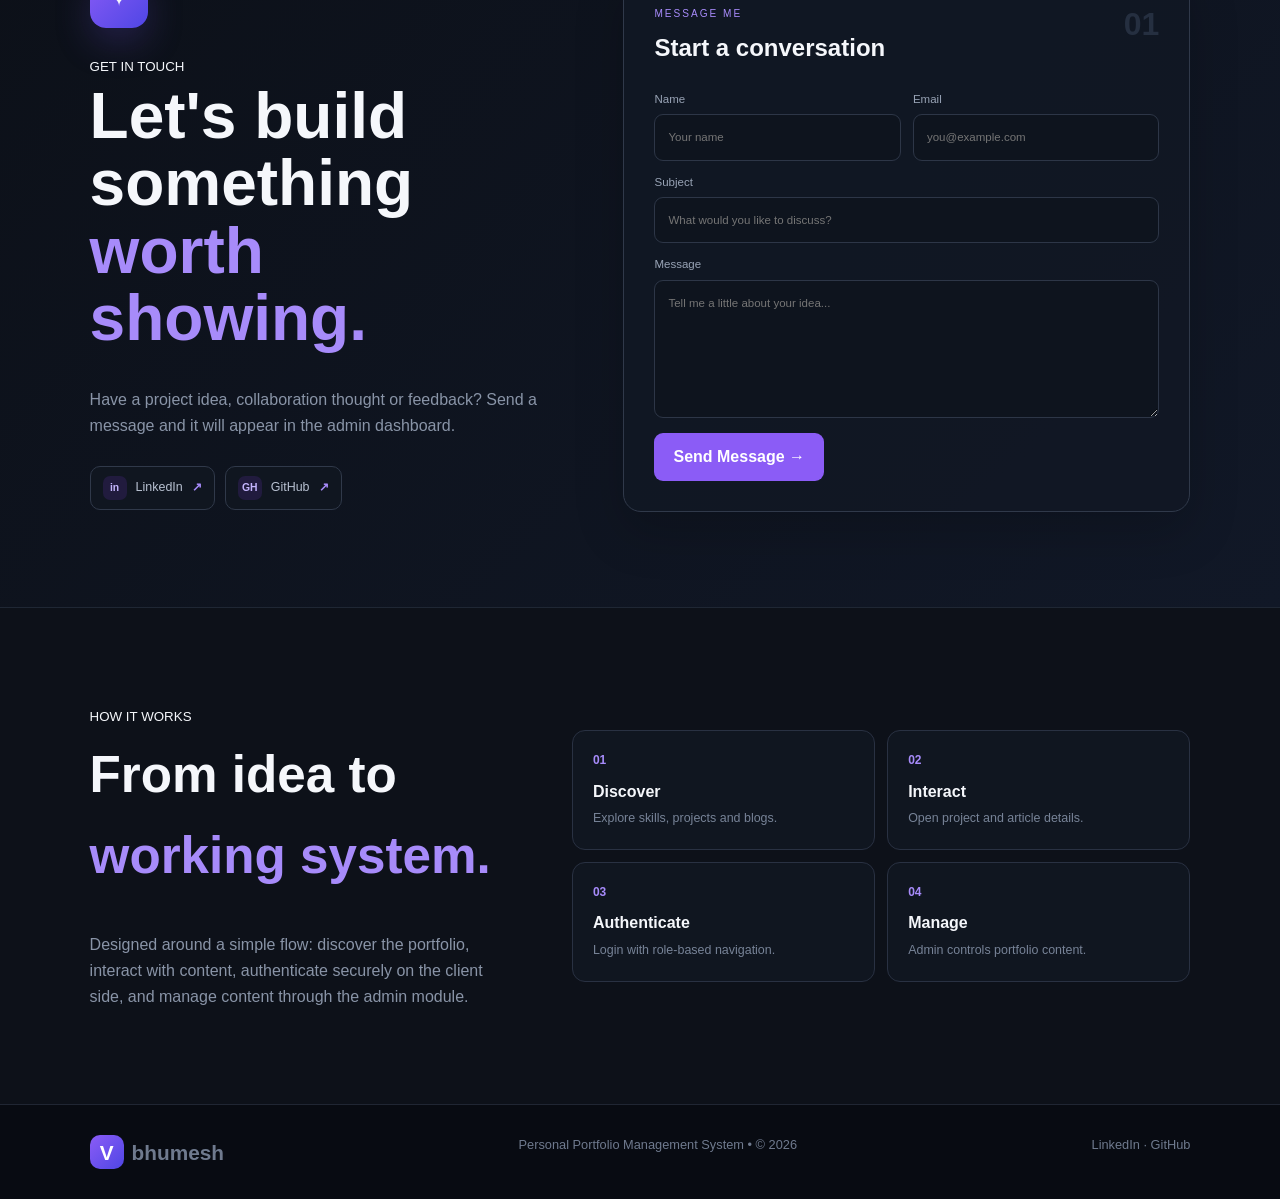
==== commit 40abdc2b: "Initial commit" ====
--- a/index.html
+++ b/index.html
@@ -1,10 +1,10 @@
-<!doctype html><html lang="en"><head><meta charset="UTF-8"><meta name="viewport" content="width=device-width,initial-scale=1"><meta name="description" content="Personal Portfolio Management System"><title>Vishal | Portfolio</title><link rel="stylesheet" href="css/style.css"></head><body>
-<div class="scroll-progress" id="scrollProgress"></div><header><a class="brand" href="index.html"><b>V</b> Vishal</a><button id="menu">☰</button><nav id="nav"><a href="#home">Home</a><a href="#about">About</a><a href="#skills">Skills</a><a href="#projects">Projects</a><a href="#blog">Blog</a><a href="#contact">Contact</a><button class="theme-toggle" id="themeToggle" type="button" aria-label="Toggle theme">☾</button><a class="login" href="login.html">Login</a></nav></header>
-<main><section id="home" class="hero"><div><small>PERSONAL PORTFOLIO MANAGEMENT SYSTEM</small><h1>Ideas into <em>digital experiences.</em></h1><p>A modern portfolio platform to showcase skills, projects, achievements and professional work in one place.</p><a class="btn" href="#projects">View Projects →</a> <a class="btn ghost" href="#contact">Contact Me</a> <a class="btn ghost" href="https://www.linkedin.com/in/vishal-kumar-35aa56414/" target="_blank" rel="noopener">LinkedIn ↗</a> <a class="btn ghost" href="https://github.com/vishalsingh99547-design" target="_blank" rel="noopener">GitHub ↗</a><div class="stats"><div><b id="pc">0</b><span>Projects</span></div><div><b>6</b><span>Skills</span></div><div><b>100%</b><span>Passion</span></div></div></div><div class="hero-card"><div class="avatar">VK</div><small>AVAILABLE FOR</small><h2>Projects & Opportunities</h2><p>● Open to collaboration</p><div class="code">HTML • CSS • JavaScript<br><small>Creative • Responsive • Functional</small></div></div></section>
+<!doctype html><html lang="en"><head><meta charset="UTF-8"><meta name="viewport" content="width=device-width,initial-scale=1"><meta name="description" content="Personal Portfolio Management System"><title> | Portfolio</title><link rel="stylesheet" href="css/style.css"></head><body>
+<div class="scroll-progress" id="scrollProgress"></div><header><a class="brand" href="index.html"><b>V</b> bhumesh</a><button id="menu">☰</button><nav id="nav"><a href="#home">Home</a><a href="#about">About</a><a href="#skills">Skills</a><a href="#projects">Projects</a><a href="#blog">Blog</a><a href="#contact">Contact</a><button class="theme-toggle" id="themeToggle" type="button" aria-label="Toggle theme">☾</button><a class="login" href="login.html">Login</a></nav></header>
+<main><section id="home" class="hero"><div><small>PERSONAL PORTFOLIO MANAGEMENT SYSTEM</small><h1>Ideas into <em>digital experiences.</em></h1><p>A modern portfolio platform to showcase skills, projects, achievements and professional work in one place.</p><a class="btn" href="#projects">View Projects →</a> <a class="btn ghost" href="#contact">Contact Me</a> <a class="btn ghost" href="https://www.linkedin.com/in/bhumesh-attineni-a19733362/" target="_blank" rel="noopener">LinkedIn ↗</a> <a class="btn ghost" href="https://github.com/Bhumesh2007/FE-12-FINAL-PROJECT" target="_blank" rel="noopener">GitHub ↗</a><div class="stats"><div><b id="pc">0</b><span>Projects</span></div><div><b>6</b><span>Skills</span></div><div><b>100%</b><span>Passion</span></div></div></div><div class="hero-card"><div class="avatar">B</div><small>AVAILABLE FOR</small><h2>Projects & Opportunities</h2><p>● Open to collaboration</p><div class="code">HTML • CSS • JavaScript<br><small>Creative • Responsive • Functional</small></div></div></section>
 <section id="about"><small>ABOUT ME</small><h2>Turning learning into <em>real projects.</em></h2><div class="grid three"><article><b>01</b><h3>Who I Am</h3><p>Computer Science student interested in web development and practical software projects.</p></article><article><b>02</b><h3>What I Do</h3><p>I create responsive interfaces and interactive web applications using HTML, CSS and JavaScript.</p></article><article><b>03</b><h3>My Goal</h3><p>To improve technical skills by building useful solutions for real-world problems.</p></article></div></section>
 <section id="skills" class="dark skills-section"><div class="section-heading-row"><div><small>EXPERTISE</small><h2>Skills, tools & <em>technologies.</em></h2><p class="section-lead">A practical toolkit built through coursework, projects and hands-on experimentation.</p></div><div class="skill-summary"><strong>06</strong><span>Core areas</span></div></div><div class="skill-showcase"><div class="skill-groups" id="skillsGrid"></div><aside class="toolkit-card"><span class="toolkit-icon">✦</span><small>MY TOOLKIT</small><h3>Building clean interfaces with purpose.</h3><p>I combine structure, visual design and JavaScript interactions to turn ideas into usable web experiences.</p><div class="tech-cloud"><span>HTML5</span><span>CSS3</span><span>JavaScript</span><span>Git & GitHub</span><span>Responsive UI</span><span>LocalStorage</span><span>DOM</span><span>UI/UX Basics</span></div></aside></div></section>
 <section id="projects"><small>SELECTED WORK</small><h2>Featured <em>projects.</em></h2><div class="project-tools"><div class="searchbox"><span>⌕</span><input id="projectSearch" type="search" placeholder="Search projects..."></div><div class="filters"><button data-f="All" class="active">All</button><button data-f="Web">Web</button><button data-f="JavaScript">JavaScript</button></div></div><div id="projectsGrid" class="grid three"></div></section>
 <section id="achievements" class="dark achievements-section"><div class="section-heading-row"><div><small>PROOF OF LEARNING</small><h2>Achievements & <em>certificates.</em></h2><p class="section-lead">Selected learning milestones and certificate evidence. Click any card to view the document.</p></div><div class="achievement-count"><strong>02</strong><span>Verified certificates</span></div></div><div class="certificate-grid" id="certificateGrid"><article class="certificate-card" data-certificate="images/python-developer.png" data-title="Python Developer — Course Certificate"><div class="certificate-thumb"><img src="images/python-developer.png" alt="Python Developer course certificate"><span>VIEW CERTIFICATE ↗</span></div><div class="certificate-info"><span class="tag">COURSE CERTIFICATE</span><h3>Python Developer</h3><p>Course certificate issued on 18 March 2026.</p><small>Click to open full certificate</small></div></article><article class="certificate-card" data-certificate="images/intro-python.png" data-title="Introduction to Python — Course Certificate"><div class="certificate-thumb"><img src="images/intro-python.png" alt="Introduction to Python course certificate"><span>VIEW CERTIFICATE ↗</span></div><div class="certificate-info"><span class="tag">COURSE CERTIFICATE</span><h3>Introduction to Python</h3><p>Course certificate issued on 29 March 2026.</p><small>Click to open full certificate</small></div></article><article class="certificate-card concept-card" data-certificate="images/sih-2025-demo.png" data-title="Smart India Hackathon 2025 — Project Concept Showcase"><div class="certificate-thumb"><img src="images/sih-2025-demo.png" alt="Smart India Hackathon 2025 project concept showcase marked as demo"><span>VIEW SHOWCASE ↗</span></div><div class="certificate-info"><span class="tag">PROJECT SHOWCASE</span><h3>Smart India Hackathon 2025</h3><p>Portfolio concept showcase — not an official participation certificate.</p><small>Demo visual for project presentation</small></div></article></div><div class="timeline compact-timeline"><p><b>2026</b> Front End Development — Personal Portfolio Management System.</p><p><b>2026</b> Java & OOP — inheritance, aggregation and composition.</p><p><b>2026</b> Git & GitHub — repository, commit and deployment workflow.</p></div></section>
 <section id="blog"><small>THOUGHTS & LEARNING</small><h2>Latest <em>articles.</em></h2><div class="blog-tools"><div class="searchbox"><span>⌕</span><input id="blogSearch" type="search" placeholder="Search articles..."></div></div><div id="blogGrid" class="grid three"></div></section>
-<section id="contact" class="contact contact-modern"><div class="contact-copy"><span class="contact-orb">✦</span><small>GET IN TOUCH</small><h2>Let's build something <em>worth showing.</em></h2><p>Have a project idea, collaboration thought or feedback? Send a message and it will appear in the admin dashboard.</p><div class="contact-links"><a href="https://www.linkedin.com/in/vishal-kumar-35aa56414/" target="_blank" rel="noopener"><span>in</span> LinkedIn <b>↗</b></a><a href="https://github.com/vishalsingh99547-design" target="_blank" rel="noopener"><span>GH</span> GitHub <b>↗</b></a></div></div><form id="contactForm" class="contact-card"><div class="form-title"><div><small>MESSAGE ME</small><h3>Start a conversation</h3></div><span>01</span></div><div class="form-row"><label>Name<input id="cn" required placeholder="Your name"></label><label>Email<input id="ce" type="email" required placeholder="you@example.com"></label></div><label>Subject<input id="cs" required placeholder="What would you like to discuss?"></label><label>Message<textarea id="cm" rows="6" required placeholder="Tell me a little about your idea..."></textarea></label><div class="form-footer"><button class="btn" type="submit">Send Message <span>→</span></button><p id="status"></p></div></form></section><section class="workflow"><div><small>HOW IT WORKS</small><h2>From idea to <em>working system.</em></h2><p>Designed around a simple flow: discover the portfolio, interact with content, authenticate securely on the client side, and manage content through the admin module.</p></div><div class="flow-grid"><div><b>01</b><strong>Discover</strong><span>Explore skills, projects and blogs.</span></div><div><b>02</b><strong>Interact</strong><span>Open project and article details.</span></div><div><b>03</b><strong>Authenticate</strong><span>Login with role-based navigation.</span></div><div><b>04</b><strong>Manage</strong><span>Admin controls portfolio content.</span></div></div></section></main>
-<footer><a class="brand"><b>V</b> Vishal</a><span>Personal Portfolio Management System • © 2026</span><button id="backTop" class="backtop" type="button" aria-label="Back to top">↑</button><span><a href="https://www.linkedin.com/in/vishal-kumar-35aa56414/" target="_blank" rel="noopener">LinkedIn</a> · <a href="https://github.com/vishalsingh99547-design" target="_blank" rel="noopener">GitHub</a></span></footer><script src="js/main.js"></script></body></html>+<section id="contact" class="contact contact-modern"><div class="contact-copy"><span class="contact-orb">✦</span><small>GET IN TOUCH</small><h2>Let's build something <em>worth showing.</em></h2><p>Have a project idea, collaboration thought or feedback? Send a message and it will appear in the admin dashboard.</p><div class="contact-links"><a href="https://www.linkedin.com/in/bhumesh-attineni-a19733362/" target="_blank" rel="noopener"><span>in</span> LinkedIn <b>↗</b></a><a href="https://github.com/Bhumesh2007/FE-12-FINAL-PROJECT-design" target="_blank" rel="noopener"><span>GH</span> GitHub <b>↗</b></a></div></div><form id="contactForm" class="contact-card"><div class="form-title"><div><small>MESSAGE ME</small><h3>Start a conversation</h3></div><span>01</span></div><div class="form-row"><label>Name<input id="cn" required placeholder="Your name"></label><label>Email<input id="ce" type="email" required placeholder="you@example.com"></label></div><label>Subject<input id="cs" required placeholder="What would you like to discuss?"></label><label>Message<textarea id="cm" rows="6" required placeholder="Tell me a little about your idea..."></textarea></label><div class="form-footer"><button class="btn" type="submit">Send Message <span>→</span></button><p id="status"></p></div></form></section><section class="workflow"><div><small>HOW IT WORKS</small><h2>From idea to <em>working system.</em></h2><p>Designed around a simple flow: discover the portfolio, interact with content, authenticate securely on the client side, and manage content through the admin module.</p></div><div class="flow-grid"><div><b>01</b><strong>Discover</strong><span>Explore skills, projects and blogs.</span></div><div><b>02</b><strong>Interact</strong><span>Open project and article details.</span></div><div><b>03</b><strong>Authenticate</strong><span>Login with role-based navigation.</span></div><div><b>04</b><strong>Manage</strong><span>Admin controls portfolio content.</span></div></div></section></main>
+<footer><a class="brand"><b>V</b> bhumesh</a><span>Personal Portfolio Management System • © 2026</span><button id="backTop" class="backtop" type="button" aria-label="Back to top">↑</button><span><a href="https://www.linkedin.com/in/vishal-kumar-35aa56414/" target="_blank" rel="noopener">LinkedIn</a> · <a href="https://www.linkedin.com/in/bhumesh-attineni-a19733362/-design" target="_blank" rel="noopener">GitHub</a></span></footer><script src="js/main.js"></script></body></html>
